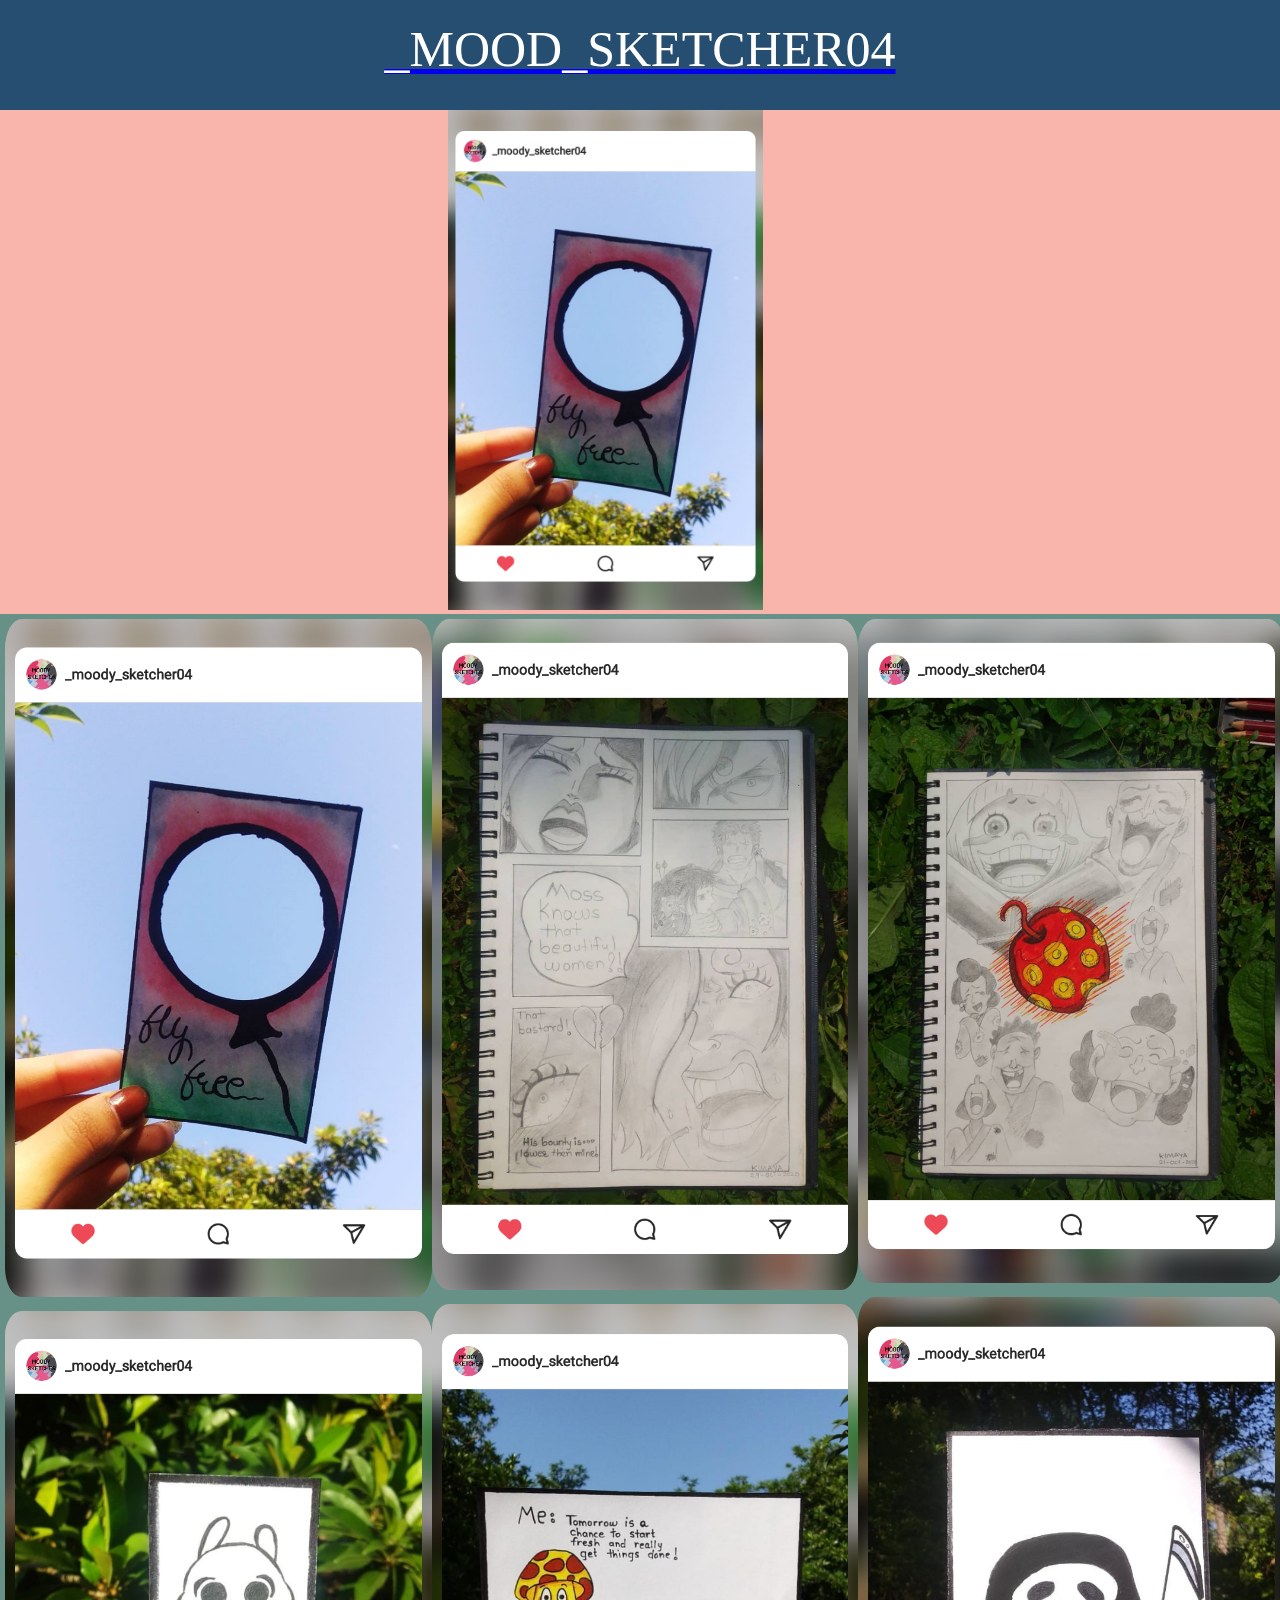
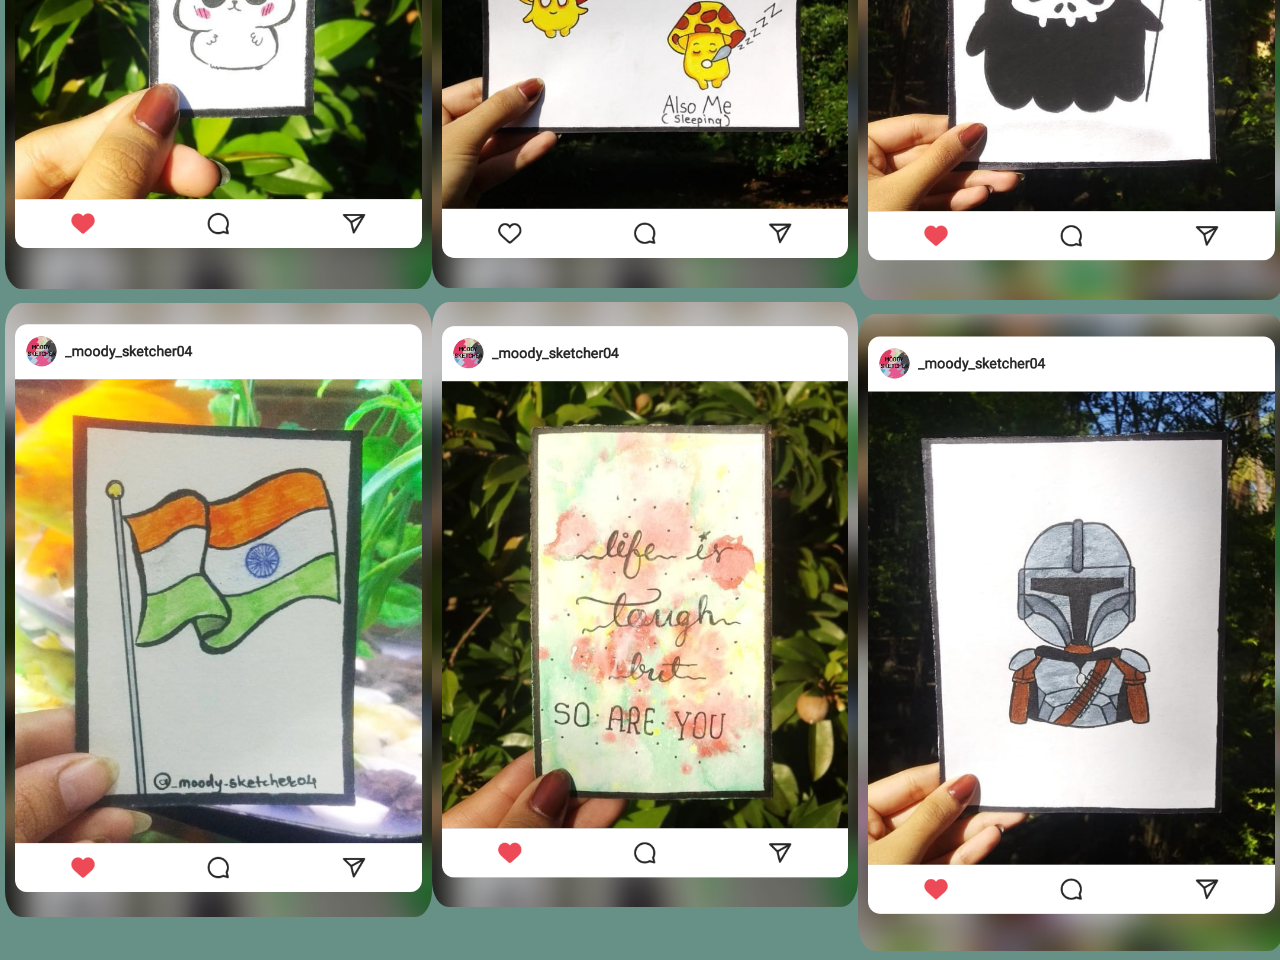
==== sub_index1.html @ 56c6e965 "new" ====
<!DOCTYPE html>
<html>
<head>
	<title>sub_index1</title>
	<link rel="stylesheet" type="text/css" href="style.css">
</head>
<body>
<header id="header">
	<a href="index.html"><span id="_mood_sketcher04">_mood_sketcher04</span></a>
</header>

<div id="sub_index_main_div">
	<div id="sub_index_head_image">
		<img src="rec/pic5.png">
	</div>
</div>

<div id="main_div">
	<div id= "sub_div">
		<img id="sub_div_pic" src="rec/pic5.png">
		<img id="sub_div_pic" src="rec/pic1.png">
		<img id="sub_div_pic" src="rec/pic6.png">
	</div>

	<div id= "sub_div">
		<img id="sub_div_pic" src="rec/pic24.png">
		<img id="sub_div_pic" src="rec/pic2.png">
		<img id="sub_div_pic" src="rec/pic7.png">
	</div>

	<div id= "sub_div">
		<img id="sub_div_pic" src="rec/pic19.png">
		<img id="sub_div_pic" src="rec/pic3.png">
		<img id="sub_div_pic" src="rec/pic8.png">
	</div>
</div>
</body>
</html>
---- style.css ----
body{
	margin: 0;
}
#header{
	background-color: #264e70;
	height: 90px;
	font-size: 50px;
	text-align: center;
	padding-top: 20px;
	position: sticky;
	text-transform: uppercase;
	color: white;
	font-family: cursive;
}
#_mood_sketcher04{
	color: white;
}

/*image Slider*/
#picture{
	width: 49%;
	padding: 2px;
	position: relative;
	float: left;
	border-radius: 5%;
}

#slider_img{
	width: 100%;
}

/*contact div
*/
#contact_div{
	background-color: #f9b4ab;
	height: 200px;
	text-align: center;
	color: #679186;
	padding-top: 2%;
	font-size: 30px;
	font-family: cursive;
}

/*Main images*/
#main_div{
	position: absolute;
	background-color: #679186;
}

#sub_div{
	position: relative;
	float: left;
	width: 33.33%;
}
#sub_div_pic{
	padding: 5px;
	width: 100%;
	border-radius: 5%;
}

#sub_div_pic:hover{
	transform: scale(1.1);
}

/*sub_index.html
*/
#sub_index_head_image{
	background-color: #f9b4ab;
}
#sub_index_head_image img{
	height:500px;
	padding-left: 35%;
}
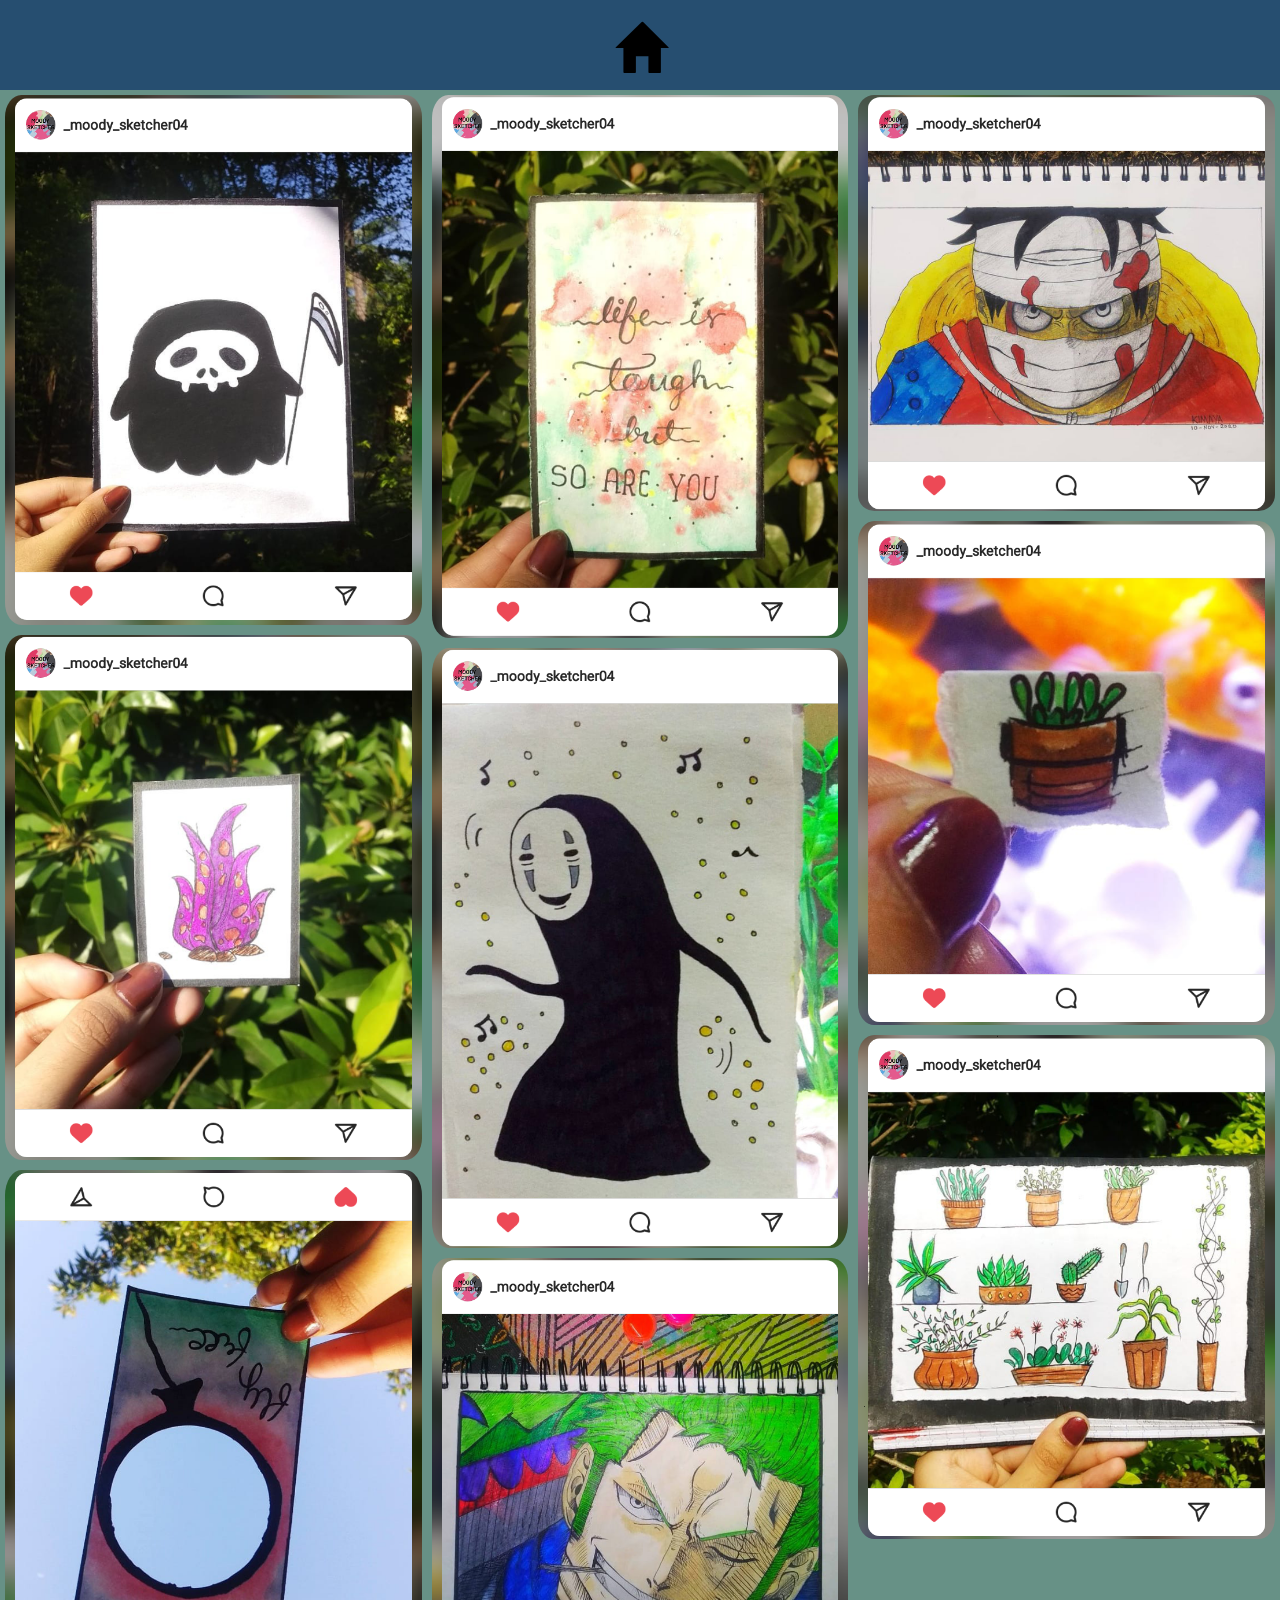
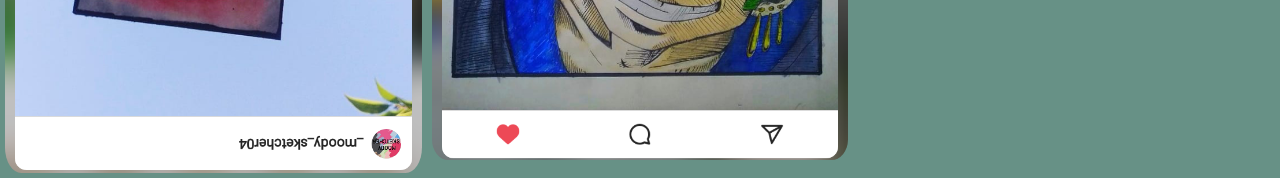
==== commit 5ec166b5: "new1" ====
--- a/sub_index1.html
+++ b/sub_index1.html
@@ -3,35 +3,29 @@
 <head>
 	<title>sub_index1</title>
 	<link rel="stylesheet" type="text/css" href="style.css">
+	<link rel="stylesheet" href="https://maxcdn.bootstrapcdn.com/bootstrap/3.3.6/css/bootstrap.min.css">
 </head>
 <body>
 <header id="header">
-	<a href="index.html"><span id="_mood_sketcher04">_mood_sketcher04</span></a>
+	<a href="index.html"><i class="glyphicon glyphicon-home" style="color: black;"></i><!-- <span id="_mood_sketcher04">_mood_sketcher04</span> --></a>
 </header>
-
-<div id="sub_index_main_div">
-	<div id="sub_index_head_image">
-		<img src="rec/pic5.png">
-	</div>
-</div>
-
 <div id="main_div">
 	<div id= "sub_div">
-		<img id="sub_div_pic" src="rec/pic5.png">
-		<img id="sub_div_pic" src="rec/pic1.png">
-		<img id="sub_div_pic" src="rec/pic6.png">
+		<img id="sub_div_pic" src="rec/img1.png">
+		<img id="sub_div_pic" src="rec/img2.png">
+		<img id="sub_div_pic" src="rec/img3.png">
 	</div>
 
 	<div id= "sub_div">
-		<img id="sub_div_pic" src="rec/pic24.png">
-		<img id="sub_div_pic" src="rec/pic2.png">
-		<img id="sub_div_pic" src="rec/pic7.png">
+		<img id="sub_div_pic" src="rec/img4.png">
+		<img id="sub_div_pic" src="rec/img5.png">
+		<img id="sub_div_pic" src="rec/img6.png">
 	</div>
 
 	<div id= "sub_div">
-		<img id="sub_div_pic" src="rec/pic19.png">
-		<img id="sub_div_pic" src="rec/pic3.png">
-		<img id="sub_div_pic" src="rec/pic8.png">
+		<img id="sub_div_pic" src="rec/img7.png">
+		<img id="sub_div_pic" src="rec/img8.png">
+		<img id="sub_div_pic" src="rec/img9.png">
 	</div>
 </div>
 </body>
--- a/style.css
+++ b/style.css
@@ -17,6 +17,11 @@
 	color: white;
 }
 
+/*welcome*/
+#welcome img{
+	width: 100%;
+}
+
 /*image Slider*/
 #picture{
 	width: 49%;
@@ -33,12 +38,12 @@
 /*contact div
 */
 #contact_div{
-	background-color: #f9b4ab;
+	background-color: #F46A53;
 	height: 200px;
 	text-align: center;
-	color: #679186;
+	color: #854237;
 	padding-top: 2%;
-	font-size: 30px;
+	font-size: 35px;
 	font-family: cursive;
 }
 
@@ -63,12 +68,11 @@
 	transform: scale(1.1);
 }
 
-/*sub_index.html
-*/
-#sub_index_head_image{
-	background-color: #f9b4ab;
+/*quot*/
+#quot{
+	padding-top: 47%;
 }
-#sub_index_head_image img{
-	height:500px;
-	padding-left: 35%;
-}+#quot img{
+	padding: 20px;
+	width: 100%;
+}
